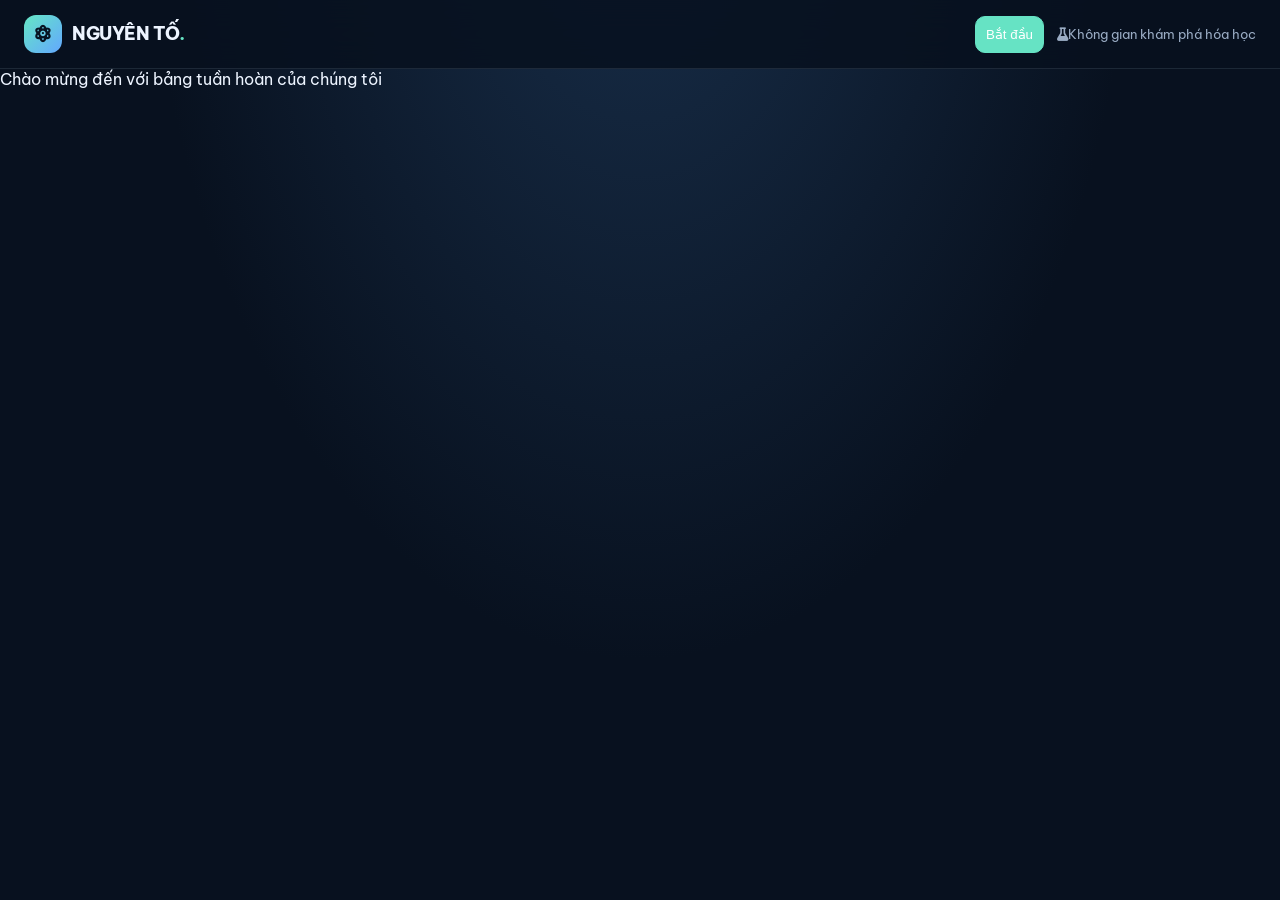
==== getstarted.html @ a6d3a51f "Add new code" ====
<!DOCTYPE html>
<html lang="en">
<head>
    <meta charset="UTF-8">
    <meta name="viewport" content="width=device-width, initial-scale=1.0">
    <meta name="theme-color" content="#08111f">
    <title>Cùng nhau bắt đầu sử dụng bảng</title>
    <link rel="preconnect" href="https://fonts.googleapis.com">
    <link rel="preconnect" href="https://fonts.gstatic.com" crossorigin>
    <link href="https://fonts.googleapis.com/css2?family=Be+Vietnam+Pro:wght@400;500;600;700;800&display=swap" rel="stylesheet">
    <link rel="stylesheet" href="https://cdnjs.cloudflare.com/ajax/libs/font-awesome/6.5.2/css/all.min.css">
    <link rel="stylesheet" href="./css/base.css">
    <link rel="stylesheet" href="./css/main.css">
</head>
<body>
    <header class="site-nav">
        <div class="nav-inner">
            <a class="brand" href="index.html">
            <span class="brand-mark"><i class="fa-solid fa-atom"></i></span>NGUYÊN TỐ<span style="color:var(--accent)">.</span>
            </a>
            <span class="nav-tag">
            <a href="./getstarted.html" class="intro-link">
                <button class="btn" type="button">Bắt đầu</button>
            </a>
            <i class="fa-solid fa-flask me-2"></i>Không gian khám phá hóa học
            </span>
        </div>
    </header>
    <div class="text-view">
        <span class="introduction">Chào mừng đến với bảng tuần hoàn của chúng tôi</span>
    </div>
</body>
</html>
---- css/base.css ----
:root {
    color-scheme:dark;
    --bg:#08111f;
    --panel:#101d30;
    --line:#26364c;
    --text:#edf4ff;
    --muted:#9aacc4;
    --accent:#66e3c4;
}

* {
    box-sizing:border-box
}

html {
    scroll-behavior:smooth
}
body {
    margin:0;
    background:radial-gradient(ellipse at 50% -20%,#19304c 0,transparent 55%),var(--bg);
    color:var(--text);
    font-family:'Be Vietnam Pro',system-ui,sans-serif;min-height:100vh
}

.site-nav {
    position:sticky;
    top:0;
    z-index:50;
    background:rgba(8,17,31,.86);
    backdrop-filter:blur(16px);
    border-bottom:1px solid rgba(154,172,196,.15)
}

.btn {
    background-color: var(--accent);
    border: 1px solid var(--accent);
    border-radius: 10px;
    padding: 10px;
    cursor: pointer;
    margin-right: 10px;
}

.intro-link {
    text-decoration: none;
}

.nav-inner {
    max-width:1500px;
    margin:auto;
    padding:15px 24px;
    display:flex;
    justify-content:space-between;
    align-items:center;
    gap:16px
}

.brand {
    color:var(--text);
    font-weight:800;
    text-decoration:none;
    letter-spacing:-.4px;
    font-size:1.1rem}

.brand-mark {
    display:inline-grid;
    place-items:center;
    width:38px;height:38px;
    margin-right:10px;
    border-radius:12px;
    background:linear-gradient(135deg,#65e6c5,#63a8ff);
    color:#071322
}
.nav-tag {
    color:var(--muted);
    font-size:.82rem;
}

.page-shell {
    max-width:1500px;
    margin:0 auto;
    padding:32px 24px 50px
}

.site-footer {
    border-top:1px solid rgba(154,172,196,.15);
    padding:22px 24px;
    text-align:center;
    color:var(--muted);
    font-size:.83rem
}

@media(max-width:600px) {
    .nav-inner{padding:12px 16px}
    .nav-tag{display:none}
    .page-shell{padding:24px 14px 35px}
}
---- css/main.css ----
/* index.html */

.hero {
    display:grid;
    grid-template-columns:1.3fr .7fr;
    gap:24px;
    align-items:center;
    margin:8px 0 28px
}

.eyebrow {
    display:inline-flex;
    align-items:center;
    gap:8px;padding:7px 12px;
    border:1px solid #2b4b5c;
    border-radius:999px;background:#102638;
    color:#8debd6;
    font-size:.78rem;
    font-weight:700;
    letter-spacing:.08em;
    text-transform:uppercase
}

.hero h1 {
    font-size:clamp(2rem,4.4vw,3.8rem);
    line-height:1.08;
    letter-spacing:-.06em;
    font-weight:800;
    margin:16px 0
}

.hero h1 span {
    color:var(--accent)
}
.hero p {
    color:var(--muted);
    max-width:650px;
    line-height:1.8;
    margin:0
}
.hero-art {
    justify-self:end;
    display:grid;
    place-items:center;
    width:170px;
    height:170px;
    border:1px solid #29485a;
    border-radius:42px;transform:rotate(8deg);
    background:linear-gradient(145deg,#142b40,#0b1728);
    box-shadow:0 20px 70px #0005}

.hero-art i {
    font-size:5rem;
    color:var(--accent);
    transform:rotate(-8deg);
    filter:drop-shadow(0 0 20px #66e3c455)
}


.stats {
    display:flex;
    gap:10px;
    flex-wrap:wrap;
    margin-top:20px
}

.stat {
    padding:10px 14px;
    border:1px solid var(--line);
    background:#0d1a2b;
    border-radius:13px;
    color:var(--muted);
    font-size:.82rem
}

.stat strong {
    color:var(--text);
    font-size:1rem;
    margin-right:5px
}


.tools-panel {
    display:flex;
    gap:12px;
    align-items:center;
    justify-content:space-between;
    flex-wrap:wrap;
    margin:24px 0 14px
}


.search-wrap {
    position:relative;
    flex:1;
    min-width:240px;
    max-width:500px
}

.search-wrap i {
    position:absolute;
    left:16px;
    top:50%;
    transform:translateY(-50%);
    color:#8296b0
}


#element-search {
    width:100%;
    padding:13px 16px 13px 44px;
    border-radius:14px;
    background:#101d30;
    border:1px solid #2b3c53;
    color:var(--text);
    outline:none;
    transition:.2s
}


#element-search:focus {
    border-color:var(--accent);
    box-shadow:0 0 0 3px #66e3c41a
}

#element-search::placeholder {
    color:#7387a2
}


.filters {
    display:flex;
    gap:8px;
    flex-wrap:wrap
}

.filter-btn,.action-link {
    border:1px solid #2b3c53;
    background:#101d30;
    color:#c5d2e4;
    padding:10px 14px;
    border-radius:12px;
    font-size:.84rem;
    font-weight:600;
    text-decoration:none;
    transition:.2s;
    cursor:pointer
}


.filter-btn:hover,.action-link:hover {
    border-color:#66e3c4;
    color:#fff;
    transform:translateY(-1px)
}

.filter-btn.active {
    background:#173c3d;
    border-color:#66e3c4;
    color:#9af4de
}


.actions {
    display:flex;
    gap:9px;
    flex-wrap:wrap;
    margin:15px 0 22px
}

.action-link.primary {
    background:#66e3c4;
    color:#08111f;
    border-color:#66e3c4
}

.action-link.daily {
    background:#172b47;
    border-color:#35557d
}


.legend {
    display:flex;
    gap:14px;
    flex-wrap:wrap;
    color:var(--muted);
    font-size:.75rem;
    margin:0 0 14px
}

.legend span {
    display:inline-flex;
    align-items:center;
    gap:6px
}

.dot {
    width:9px;
    height:9px;
    border-radius:3px;
    display:inline-block
}


.table-frame {
    border:1px solid #26364c;
    background:rgba(9,19,33,.82);
    border-radius:20px;
    padding:16px;
    box-shadow:0 24px 70px #0002
}


.table-scroll {
    overflow-x:auto;
    padding:3px 3px 16px;
    scrollbar-color:#38516d #0c1726;
    scrollbar-width:thin
}


#periodic-table {
    display:grid;
    grid-template-columns:repeat(18,minmax(61px,1fr));
    grid-template-rows:repeat(10,78px);
    gap:6px;
    min-width:1190px
}


.element-tile {
    position:relative;
    min-width:0;
    border:1px solid #ffffff25;
    border-radius:10px;
    padding:7px 6px;
    display:flex;
    flex-direction:column;
    justify-content:space-between;
    text-align:left;
    color:#07111e;
    cursor:pointer;
    transition:transform .16s,box-shadow .16s,filter .16s;
    overflow:hidden
}


.element-tile:hover,.element-tile:focus-visible {
    transform:translateY(-3px) scale(1.035);
    z-index:3;
    box-shadow:0 8px 20px #0007;
    outline:2px solid #fff9;
    outline-offset:1px
}


.element-tile[hidden] {
    display:none
}

.number {
    font-size:.66rem;
    font-weight:600;
    opacity:.8
}

.symbol {
    font-size:1.3rem;
    font-weight:800;
    line-height:1.1;
    align-self:center
}

.name {
    font-size:.61rem;
    font-weight:600;
    text-align:center;
    white-space:nowrap;
    overflow:hidden;
    text-overflow:ellipsis;
    width:100%
}


.alkali-metal {
    background:#ff829e
}

.alkaline-earth {
    background:#ffc078
}

.transition-metal {
    background:#f4d66e
}

.post-transition {
    background:#9edb8a
}

.metalloid {
    background:#7ddac8
}

.nonmetal {
    background:#80c8ff
}

.noble-gas {
    background:#c3adff
}

.lanthanide {
    background:#f5a7df
}

.actinide {
    background:#ef9b91
}

.unknown {
    background:#9aa9bc
}


.table-note {
    display:flex;justify-content:space-between;gap:12px;flex-wrap:wrap;color:var(--muted);font-size:.78rem;margin-top:12px
}


#empty-state {
    display:none;text-align:center;padding:35px;color:var(--muted)
}


#modal-overlay {
    display:none;position:fixed;inset:0;background:#030914c9;backdrop-filter:blur(5px);z-index:100
}


#detail-modal {
    display:none;position:fixed;z-index:101;top:50%;left:50%;transform:translate(-50%,-50%);width:min(760px,calc(100vw - 28px));max-height:88vh;overflow:auto;background:#f5f8fc;color:#172235;border-radius:22px;padding:24px;box-shadow:0 25px 100px #0009
}


.modal-top {
    display:flex;justify-content:space-between;align-items:center;gap:14px;margin-bottom:18px
}

.modal-top h2 {
    font-size:1.25rem;font-weight:800;margin:0
}

.close-modal {
    width:36px;height:36px;border:0;border-radius:10px;background:#e3eaf2;color:#23334b;font-size:1.1rem
}


.modal-grid {
    display:grid;grid-template-columns:1fr 1fr 1fr;gap:12px;margin-bottom:18px
}

.modal-card {
    border:1px solid #dce4ee;border-radius:15px;min-height:130px;padding:12px;background:#fff;display:flex;align-items:center;justify-content:center;overflow:hidden
}

.modal-card.element-preview {
    flex-direction:column;align-items:stretch;justify-content:space-between;color:#07111e;border:0
}

.modal-card.element-preview .symbol {
    font-size:2.5rem
}

.modal-card img {
    width:100%;height:110px;object-fit:contain
}

.card-label {
    text-align:center;font-size:.72rem;font-weight:700;color:#64748b;margin-top:7px
}

.modal-meta-grid {
    display:grid;grid-template-columns:1fr 1fr;gap:10px
}

.meta-item {
    background:#fff;border:1px solid #dce4ee;padding:11px 13px;border-radius:11px;font-size:.82rem;overflow-wrap:anywhere
}

.meta-item strong {
    display:block;font-size:.7rem;color:#718096;margin-bottom:4px
}

.summary {
    color:#516176;line-height:1.7;font-size:.85rem;margin-top:14px
}

.modal-hint {
    text-align:center;color:#8290a2;font-size:.72rem;margin:14px 0 0
}


@media(max-width:760px) {
    .hero {
        grid-template-columns:1fr
    }

    .hero-art {
        display:none
    }

    .hero h1 {
        font-size:2.45rem
    }

    .tools-panel {
        align-items:stretch
    }

    .search-wrap {
        max-width:none
    }

    .table-frame {
        padding:10px;border-radius:15px
    }

    .modal-grid {
        grid-template-columns:1fr 1fr 1fr;gap:7px
    }

    .modal-card {
        min-height:100px;padding:7px
    }

    .modal-card img {
        height:82px
    }

    .modal-meta-grid {
        gap:7px
    }

    .meta-item {
        padding:9px;font-size:.76rem
    }

    #detail-modal {
        padding:16px;border-radius:17px
    }

}


@media(prefers-reduced-motion:reduce) {
    * {
    scroll-behavior:auto!important;transition:none!important
    }
}

/* quiz.html */

.quiz-container  {

    max-width: 800px;
    margin: 30px auto;
    background: #1e293b;
    border: 1px solid #334155;
    border-radius: 12px;
    padding: 30px;
    box-shadow: 0 10px 30px rgba(0, 0, 0, 0.5);
    color: #f8fafc;
}


.quiz-header {
    display: flex;
    justify-content: space-between;
    align-items: center;
    margin-bottom: 20px;
    font-size: 15px;
    color: #94a3b8;
    border-bottom: 1px solid #334155;
    padding-bottom: 15px;
}

.question-box {
    font-size: 20px;
    font-weight: 700;
    margin-bottom: 25px;
    color: #f8fafc;
    line-height: 1.4;
}

.options-grid {
    display: grid;
    grid-template-columns: 1fr 1fr;
    gap: 15px;
    margin-bottom: 25px;
}

@media (max-width: 600px) {
    .options-grid {
        grid-template-columns: 1fr;
    }
}

.option-btn {
    background: #0f172a;
    border: 1px solid #475569;
    color: #f8fafc;
    padding: 15px 20px;
    border-radius: 8px;
    font-size: 16px;
    font-weight: 500;
    cursor: pointer;
    transition: all 0.2s ease-in-out;
    text-align: left;
}

.option-btn:hover:not(:disabled) {
    background: #334155;
    border-color: #60a5fa;
}

.option-btn.correct {
    background: #059669 !important;
    border-color: #34d399 !important;
    color: #fff;
}

.option-btn.wrong {
    background: #dc2626 !important;
    border-color: #f87171 !important;
    color: #fff;
}

.quiz-footer {
    display: flex;
    justify-content: space-between;
    align-items: center;
    margin-top: 20px;
    border-top: 1px solid #334155;
    padding-top: 15px;
}

.next-btn {
    background: #2563eb;
    color: #fff;
    border: none;
    padding: 10px 24px;
    border-radius: 8px;
    font-weight: 600;
    cursor: pointer;
    display: none;
}

.next-btn:hover {
    background: #1d4ed8;
}

.back-link {
    color: #60a5fa;
    text-decoration: none;
    font-weight: 600;
}

.back-link:hover {
    text-decoration: underline;
}

.setup-screen {
    text-align: center;
    padding: 20px;
}

.select-dropdown {
    background: #0f172a;
    color: #f8fafc;
    border: 1px solid #475569;
    padding: 10px 16px;
    border-radius: 8px;
    font-size: 16px;
    cursor: pointer;
    margin: 0 10px;
}

.start-btn {
    background: #10b981;
    color: #fff;
    border: none;
    padding: 10px 24px;
    border-radius: 8px;
    font-size: 16px;
    font-weight: 600;
    cursor: pointer;
    transition: background 0.2s;
}

.start-btn:hover {
    background: #059669;
}

/* getstarted.html */

.introduction {
}
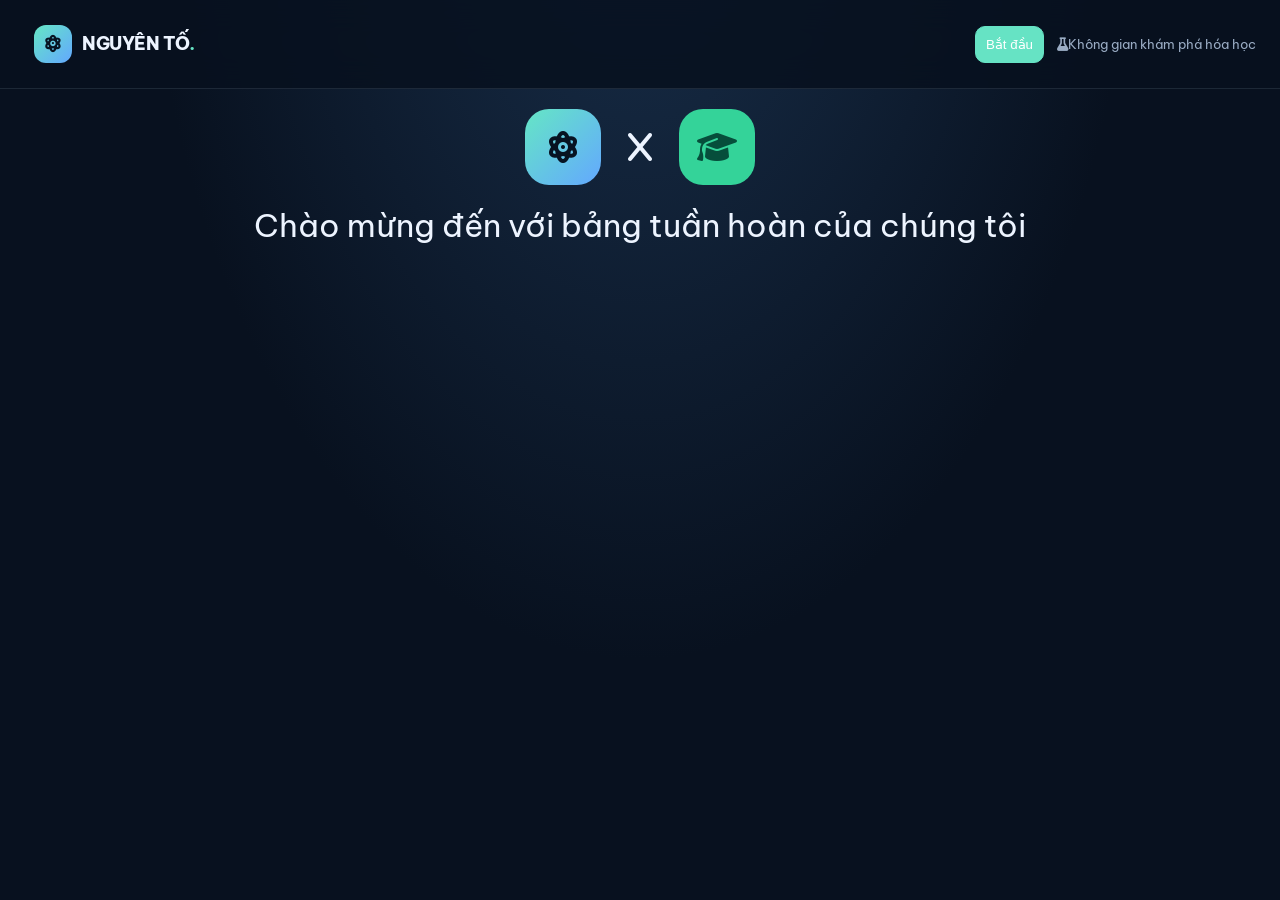
==== commit 56ea7205: "Add new code" ====
--- a/getstarted.html
+++ b/getstarted.html
@@ -16,17 +16,22 @@
     <header class="site-nav">
         <div class="nav-inner">
             <a class="brand" href="index.html">
-            <span class="brand-mark"><i class="fa-solid fa-atom"></i></span>NGUYÊN TỐ<span style="color:var(--accent)">.</span>
+                <span class="brand-mark"><i class="fa-solid fa-atom"></i></span>NGUYÊN TỐ<span style="color:var(--accent)">.</span>
             </a>
             <span class="nav-tag">
-            <a href="./getstarted.html" class="intro-link">
-                <button class="btn" type="button">Bắt đầu</button>
-            </a>
-            <i class="fa-solid fa-flask me-2"></i>Không gian khám phá hóa học
+                <a href="./getstarted.html" class="intro-link">
+                    <button class="btn" type="button">Bắt đầu</button>
+                </a>
+                <i class="fa-solid fa-flask me-2"></i>Không gian khám phá hóa học
             </span>
         </div>
     </header>
-    <div class="text-view">
+    <div class="view">
+        <div class="view-logo">
+            <span class="brand-mark"><i class="fa-solid fa-atom"></i></span>
+            <i class="fa-solid fa-x"></i>
+            <span class="brand-mark brand-mark-cap"><i class="fa-solid fa-graduation-cap"></i></span>
+        </div>
         <span class="introduction">Chào mừng đến với bảng tuần hoàn của chúng tôi</span>
     </div>
 </body>
--- a/css/base.css
+++ b/css/base.css
@@ -65,11 +65,17 @@
     display:inline-grid;
     place-items:center;
     width:38px;height:38px;
-    margin-right:10px;
+    margin: 10px;
     border-radius:12px;
     background:linear-gradient(135deg,#65e6c5,#63a8ff);
     color:#071322
 }
+
+.brand-mark-cap {
+    background: #34d399;
+    color: #064e3b;
+}
+
 .nav-tag {
     color:var(--muted);
     font-size:.82rem;
--- a/css/main.css
+++ b/css/main.css
@@ -605,5 +605,13 @@
 
 /* getstarted.html */
 
+.view {
+    display: flex;
+    flex-direction: column;
+    align-items: center;
+    zoom: 2;
+}
+
 .introduction {
+
 }
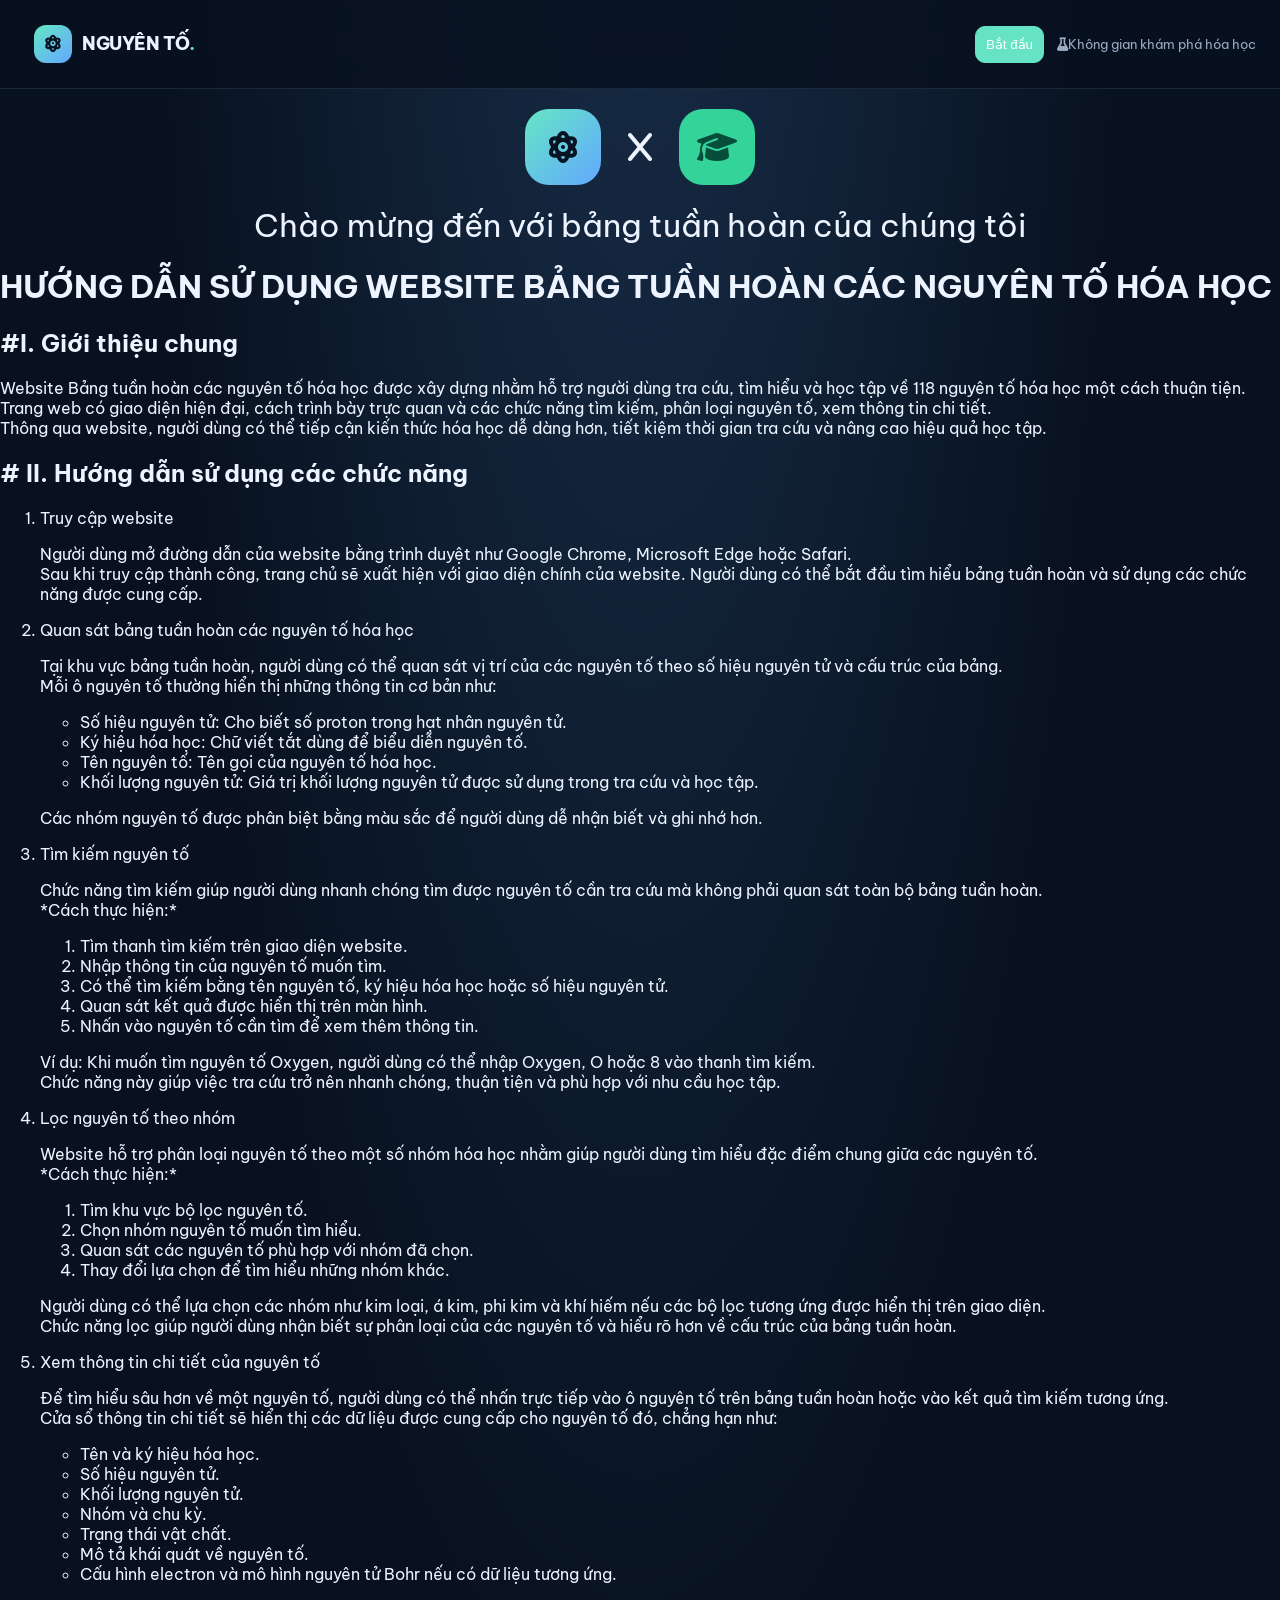
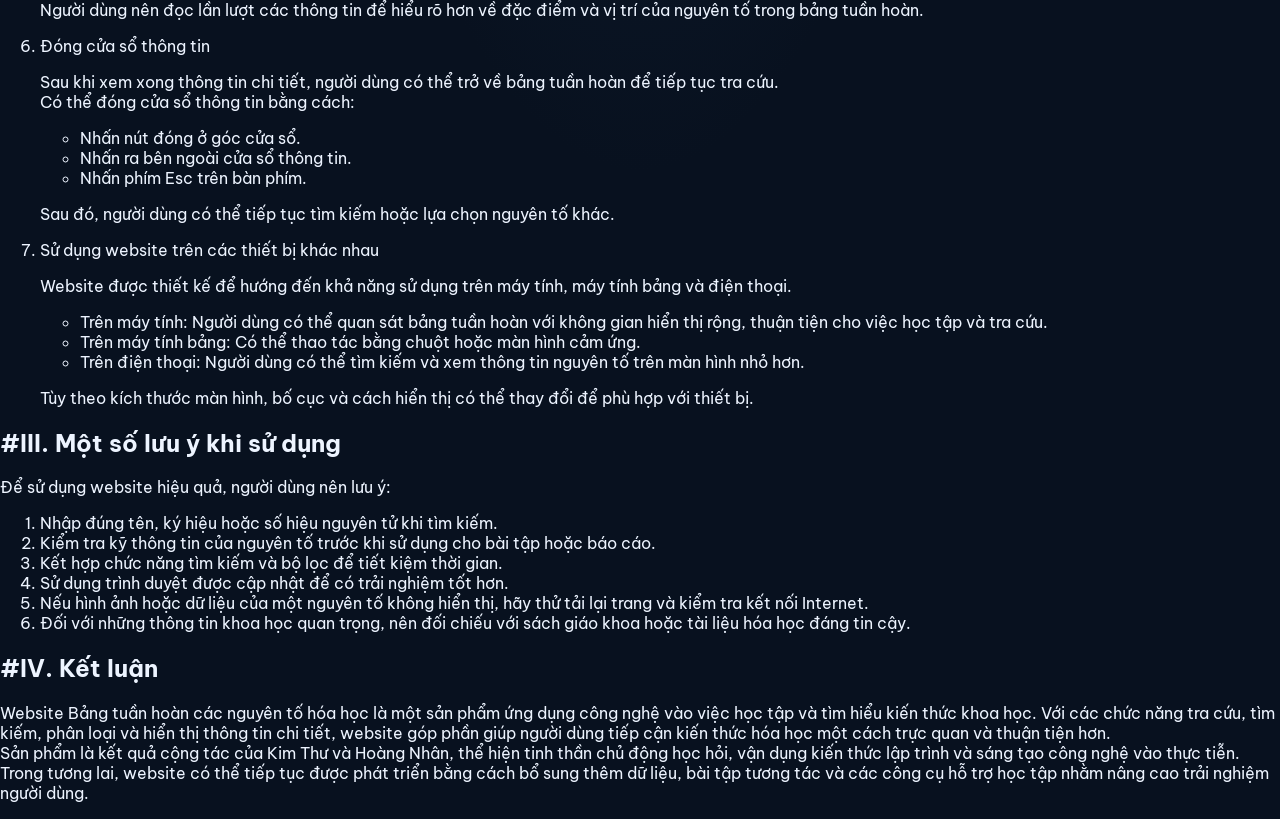
==== commit 5ba97085: "Add new code" ====
--- a/getstarted.html
+++ b/getstarted.html
@@ -18,6 +18,20 @@
             <a class="brand" href="index.html">
                 <span class="brand-mark"><i class="fa-solid fa-atom"></i></span>NGUYÊN TỐ<span style="color:var(--accent)">.</span>
             </a>
+            <!-- <canvas id="arrowCanvas" width="250" height="80"></canvas>
+            <script>
+                const canvas = document.getElementById('arrowCanvas');
+                const ctx = canvas.getContext('2d');
+
+                ctx.strokeStyle = '#9aacc4';
+                ctx.lineWidth = 3;
+                
+                // Draw curve
+                ctx.beginPath();
+                ctx.moveTo(10, 100);
+                ctx.quadraticCurveTo(125, 10, 230, 100);
+                ctx.stroke();
+            </script> -->
             <span class="nav-tag">
                 <a href="./getstarted.html" class="intro-link">
                     <button class="btn" type="button">Bắt đầu</button>
@@ -34,5 +48,112 @@
         </div>
         <span class="introduction">Chào mừng đến với bảng tuần hoàn của chúng tôi</span>
     </div>
+    <div class="intro">
+        <h1>HƯỚNG DẪN SỬ DỤNG WEBSITE BẢNG TUẦN HOÀN CÁC NGUYÊN TỐ HÓA HỌC</h1>
+        <h2>#I. Giới thiệu chung</h2>
+        <p>Website Bảng tuần hoàn các nguyên tố hóa học được xây dựng nhằm hỗ trợ người dùng tra cứu, tìm hiểu và học tập về 118 nguyên tố hóa học một cách thuận tiện. Trang web có giao diện hiện đại, cách trình bày trực quan và các chức năng tìm kiếm, phân loại nguyên tố, xem thông tin chi tiết.<br/>
+           Thông qua website, người dùng có thể tiếp cận kiến thức hóa học dễ dàng hơn, tiết kiệm thời gian tra cứu và nâng cao hiệu quả học tập.
+        </p>
+        <h2># II. Hướng dẫn sử dụng các chức năng</h2>
+        <ol class="order-listing">
+            <li>Truy cập website
+                <p>Người dùng mở đường dẫn của website bằng trình duyệt như Google Chrome, Microsoft Edge hoặc Safari.<br/>
+                    Sau khi truy cập thành công, trang chủ sẽ xuất hiện với giao diện chính của website. Người dùng có thể bắt đầu tìm hiểu bảng tuần hoàn và sử dụng các chức năng được cung cấp.
+                </p>
+            </li>
+            <li>Quan sát bảng tuần hoàn các nguyên tố hóa học<br/>
+                <p>Tại khu vực bảng tuần hoàn, người dùng có thể quan sát vị trí của các nguyên tố theo số hiệu nguyên tử và cấu trúc của bảng.<br/>
+
+                Mỗi ô nguyên tố thường hiển thị những thông tin cơ bản như:</p>
+                <ul class="unordered-listing-in-getstarted">
+                    <li>Số hiệu nguyên tử: Cho biết số proton trong hạt nhân nguyên tử.</li>
+                    <li>Ký hiệu hóa học: Chữ viết tắt dùng để biểu diễn nguyên tố.</li>
+                    <li>Tên nguyên tố: Tên gọi của nguyên tố hóa học.</li>
+                    <li>Khối lượng nguyên tử: Giá trị khối lượng nguyên tử được sử dụng trong tra cứu và học tập.</li>
+                </ul>
+                <p>Các nhóm nguyên tố được phân biệt bằng màu sắc để người dùng dễ nhận biết và ghi nhớ hơn.</p>
+                </p>
+            </li>
+            <li>Tìm kiếm nguyên tố <br/>
+                <p>Chức năng tìm kiếm giúp người dùng nhanh chóng tìm được nguyên tố cần tra cứu mà không phải quan sát toàn bộ bảng tuần hoàn.<br/>
+                    *Cách thực hiện:*
+                </p>
+                <ol class="order-listing">
+                    <li>Tìm thanh tìm kiếm trên giao diện website.</li>
+                    <li>Nhập thông tin của nguyên tố muốn tìm.</li>
+                    <li>Có thể tìm kiếm bằng tên nguyên tố, ký hiệu hóa học hoặc số hiệu nguyên tử.</li>
+                    <li>Quan sát kết quả được hiển thị trên màn hình.</li>
+                    <li>Nhấn vào nguyên tố cần tìm để xem thêm thông tin.</li>
+                </ol>
+                <p>Ví dụ: Khi muốn tìm nguyên tố Oxygen, người dùng có thể nhập Oxygen, O hoặc 8 vào thanh tìm kiếm.<br/>
+                   Chức năng này giúp việc tra cứu trở nên nhanh chóng, thuận tiện và phù hợp với nhu cầu học tập.
+                </p>
+            </li>
+            <li>Lọc nguyên tố theo nhóm<br/>
+                <p>Website hỗ trợ phân loại nguyên tố theo một số nhóm hóa học nhằm giúp người dùng tìm hiểu đặc điểm chung giữa các nguyên tố.<br/>
+                   *Cách thực hiện:*
+                </p>
+                <ol class="order-listing">
+                    <li>Tìm khu vực bộ lọc nguyên tố.</li>
+                    <li>Chọn nhóm nguyên tố muốn tìm hiểu.</li>
+                    <li>Quan sát các nguyên tố phù hợp với nhóm đã chọn.</li>
+                    <li>Thay đổi lựa chọn để tìm hiểu những nhóm khác.</li>
+                </ol>
+                <p>Người dùng có thể lựa chọn các nhóm như kim loại, á kim, phi kim và khí hiếm nếu các bộ lọc tương ứng được hiển thị trên giao diện.<br/>
+                   Chức năng lọc giúp người dùng nhận biết sự phân loại của các nguyên tố và hiểu rõ hơn về cấu trúc của bảng tuần hoàn.
+                </p>
+            </li>
+            <li>Xem thông tin chi tiết của nguyên tố<br/>
+                <p>Để tìm hiểu sâu hơn về một nguyên tố, người dùng có thể nhấn trực tiếp vào ô nguyên tố trên bảng tuần hoàn hoặc vào kết quả tìm kiếm tương ứng.<br/>
+                    Cửa sổ thông tin chi tiết sẽ hiển thị các dữ liệu được cung cấp cho nguyên tố đó, chẳng hạn như:
+                </p>
+                <ul class="unordered-listing-in-getstarted">
+                        <li>Tên và ký hiệu hóa học.</li>
+                        <li>Số hiệu nguyên tử.</li>
+                        <li>Khối lượng nguyên tử.</li>
+                        <li>Nhóm và chu kỳ.</li>
+                        <li>Trạng thái vật chất.</li>
+                        <li>Mô tả khái quát về nguyên tố.</li>
+                        <li>Cấu hình electron và mô hình nguyên tử Bohr nếu có dữ liệu tương ứng.</li>
+                </ul>
+                <p>Người dùng nên đọc lần lượt các thông tin để hiểu rõ hơn về đặc điểm và vị trí của nguyên tố trong bảng tuần hoàn.</p>
+            </li>
+            <li>Đóng cửa sổ thông tin<br/>
+                <p>Sau khi xem xong thông tin chi tiết, người dùng có thể trở về bảng tuần hoàn để tiếp tục tra cứu.<br/>
+                   Có thể đóng cửa sổ thông tin bằng cách:
+                </p>
+                <ul class="unordered-listing-in-getstarted">
+                    <li>Nhấn nút đóng ở góc cửa sổ.</li>
+                    <li>Nhấn ra bên ngoài cửa sổ thông tin.</li>
+                    <li>Nhấn phím Esc trên bàn phím.</li>
+                </ul>
+                <p>Sau đó, người dùng có thể tiếp tục tìm kiếm hoặc lựa chọn nguyên tố khác.</p>
+            </li>
+            <li>Sử dụng website trên các thiết bị khác nhau<br/>
+                <p>Website được thiết kế để hướng đến khả năng sử dụng trên máy tính, máy tính bảng và điện thoại.</p>
+                <ul class="unordered-listing-in-getstarted">
+                    <li>Trên máy tính: Người dùng có thể quan sát bảng tuần hoàn với không gian hiển thị rộng, thuận tiện cho việc học tập và tra cứu.</li>
+                    <li>Trên máy tính bảng: Có thể thao tác bằng chuột hoặc màn hình cảm ứng.</li>
+                    <li>Trên điện thoại: Người dùng có thể tìm kiếm và xem thông tin nguyên tố trên màn hình nhỏ hơn.</li>
+                </ul>
+                <p>Tùy theo kích thước màn hình, bố cục và cách hiển thị có thể thay đổi để phù hợp với thiết bị.</p>
+            </li>
+        </ol>
+        <h2>#III. Một số lưu ý khi sử dụng</h2>
+        <p>Để sử dụng website hiệu quả, người dùng nên lưu ý:</p>
+        <ol class="order-listing">
+            <li>Nhập đúng tên, ký hiệu hoặc số hiệu nguyên tử khi tìm kiếm.</li>
+            <li>Kiểm tra kỹ thông tin của nguyên tố trước khi sử dụng cho bài tập hoặc báo cáo.</li>
+            <li>Kết hợp chức năng tìm kiếm và bộ lọc để tiết kiệm thời gian.</li>
+            <li>Sử dụng trình duyệt được cập nhật để có trải nghiệm tốt hơn.</li>
+            <li>Nếu hình ảnh hoặc dữ liệu của một nguyên tố không hiển thị, hãy thử tải lại trang và kiểm tra kết nối Internet.</li>
+            <li>Đối với những thông tin khoa học quan trọng, nên đối chiếu với sách giáo khoa hoặc tài liệu hóa học đáng tin cậy.</li>
+        </ol>
+        <h2>#IV. Kết luận</h2>
+            <p>Website Bảng tuần hoàn các nguyên tố hóa học là một sản phẩm ứng dụng công nghệ vào việc học tập và tìm hiểu kiến thức khoa học. Với các chức năng tra cứu, tìm kiếm, phân loại và hiển thị thông tin chi tiết, website góp phần giúp người dùng tiếp cận kiến thức hóa học một cách trực quan và thuận tiện hơn.<br/>
+               Sản phẩm là kết quả cộng tác của Kim Thư và Hoàng Nhân, thể hiện tinh thần chủ động học hỏi, vận dụng kiến thức lập trình và sáng tạo công nghệ vào thực tiễn. Trong tương lai, website có thể tiếp tục được phát triển bằng cách bổ sung thêm dữ liệu, bài tập tương tác và các công cụ hỗ trợ học tập nhằm nâng cao trải nghiệm người dùng.
+            </p>
+    </div>
+    
 </body>
 </html>
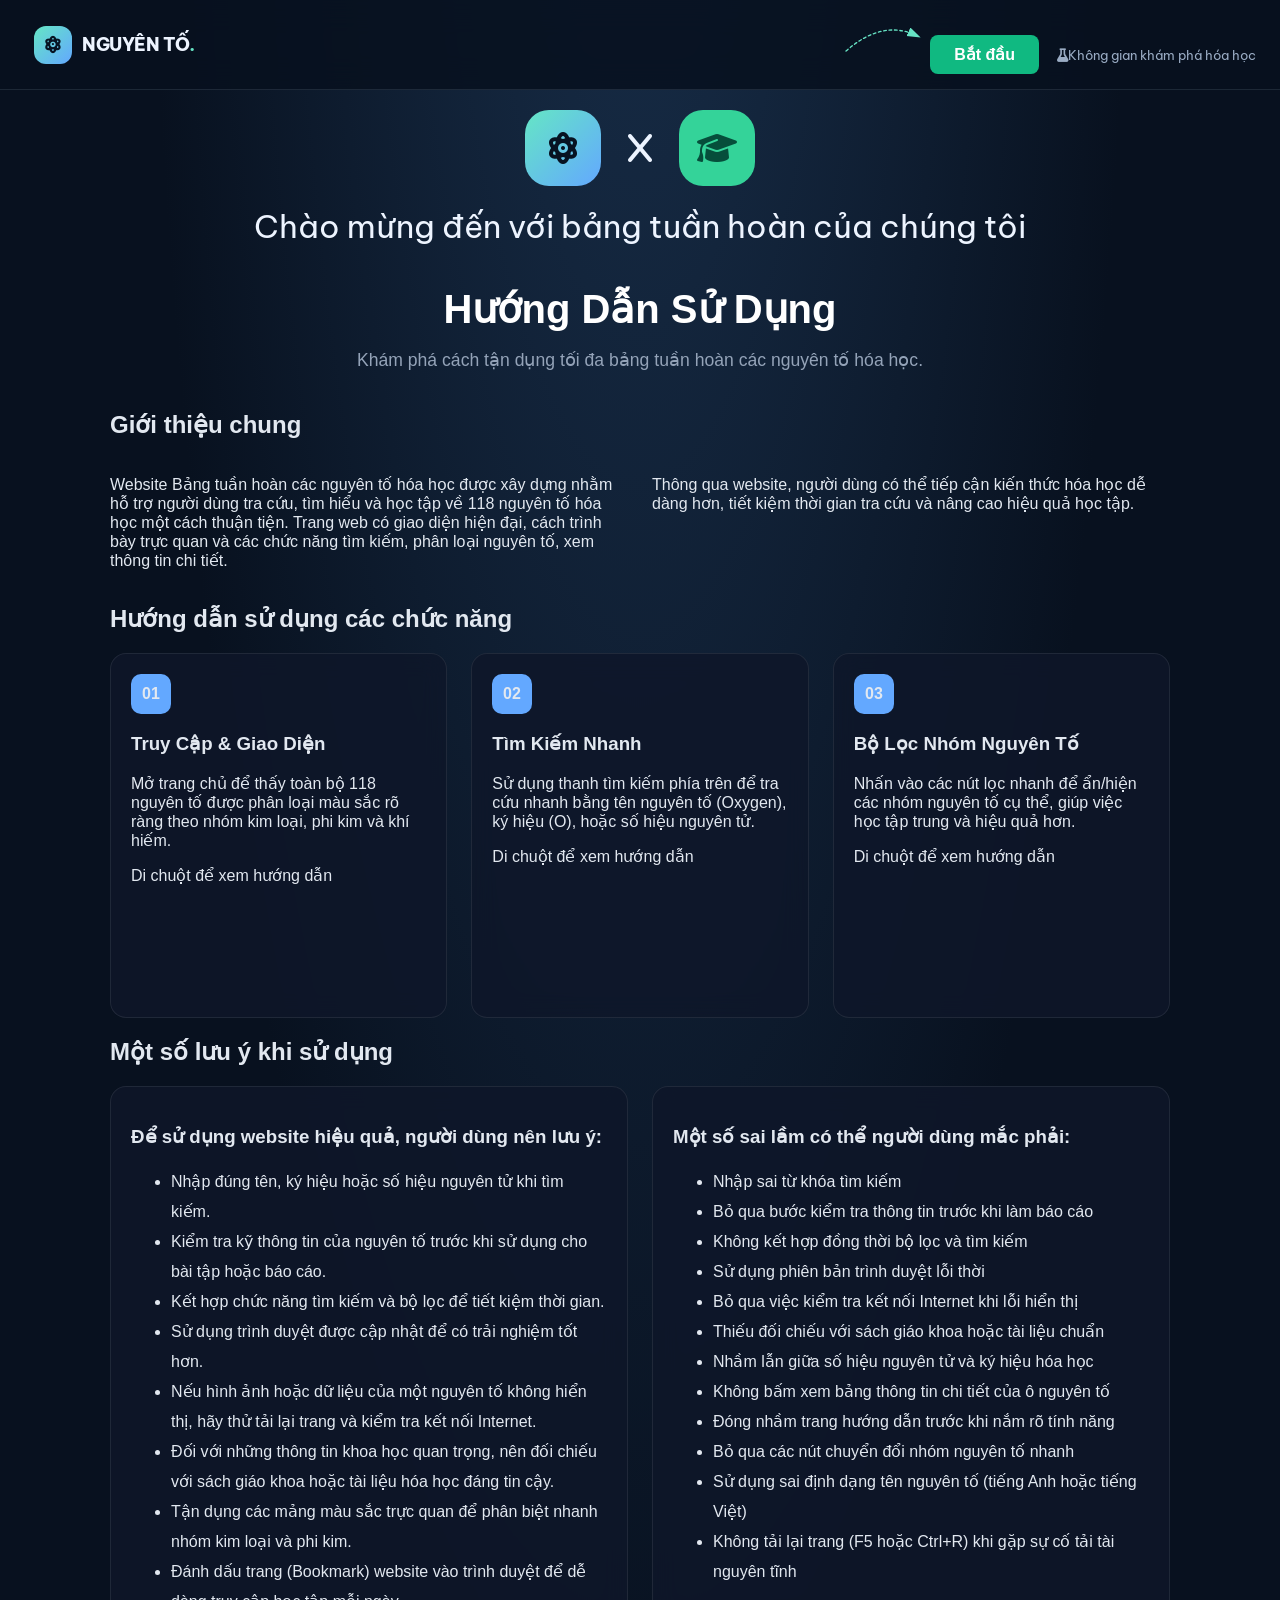
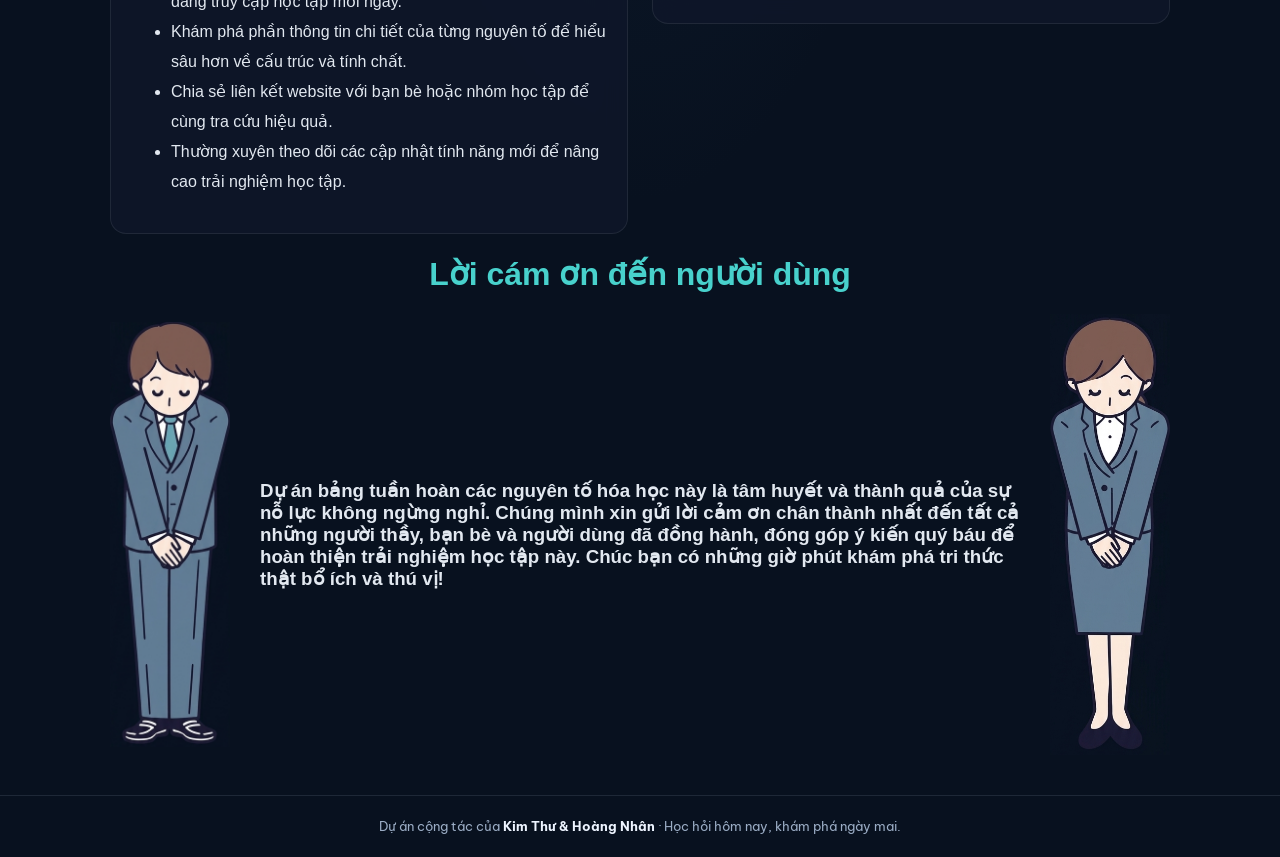
==== commit 2556aeb0: "New code" ====
--- a/getstarted.html
+++ b/getstarted.html
@@ -11,6 +11,7 @@
     <link rel="stylesheet" href="https://cdnjs.cloudflare.com/ajax/libs/font-awesome/6.5.2/css/all.min.css">
     <link rel="stylesheet" href="./css/base.css">
     <link rel="stylesheet" href="./css/main.css">
+    <link rel="stylesheet" href="./css/start.css">
 </head>
 <body>
     <header class="site-nav">
@@ -18,26 +19,29 @@
             <a class="brand" href="index.html">
                 <span class="brand-mark"><i class="fa-solid fa-atom"></i></span>NGUYÊN TỐ<span style="color:var(--accent)">.</span>
             </a>
-            <!-- <canvas id="arrowCanvas" width="250" height="80"></canvas>
-            <script>
-                const canvas = document.getElementById('arrowCanvas');
-                const ctx = canvas.getContext('2d');
-
-                ctx.strokeStyle = '#9aacc4';
-                ctx.lineWidth = 3;
-                
-                // Draw curve
-                ctx.beginPath();
-                ctx.moveTo(10, 100);
-                ctx.quadraticCurveTo(125, 10, 230, 100);
-                ctx.stroke();
-            </script> -->
             <span class="nav-tag">
-                <a href="./getstarted.html" class="intro-link">
-                    <button class="btn" type="button">Bắt đầu</button>
-                </a>
-                <i class="fa-solid fa-flask me-2"></i>Không gian khám phá hóa học
-            </span>
+                <svg class="pointer-arrow" viewBox="0 0 200 100" xmlns="http://www.w3.org/2000/svg">
+                        <defs>
+                            <!-- Arrowhead Marker -->
+                            <marker id="arrow" markerWidth="10" markerHeight="10" refX="6" refY="3.5" orient="auto">
+                            <polygon points="0 0, 10 3.5, 0 7" fill="var(--accent)" />
+                            </marker>
+                        </defs>
+
+                        <!-- Curved Dashed Path pointing to the button -->
+                        <path d="M 20 80 Q 100 10 175 45" 
+                                fill="none" 
+                                stroke="var(--accent)" 
+                                stroke-width="3" 
+                                stroke-dasharray="6,6" 
+                                stroke-linecap="round"
+                                marker-end="url(#arrow)" />
+                </svg>
+        <a href="./getstarted.html" class="intro-link">
+          <button class="start-btn" type="button">Bắt đầu</button>
+        </a>
+        <i class="fa-solid fa-flask me-2"></i>Không gian khám phá hóa học
+      </span>   
         </div>
     </header>
     <div class="view">
@@ -48,23 +52,20 @@
         </div>
         <span class="introduction">Chào mừng đến với bảng tuần hoàn của chúng tôi</span>
     </div>
-    <div class="intro">
+    <!-- <div class="intro">
         <h1>HƯỚNG DẪN SỬ DỤNG WEBSITE BẢNG TUẦN HOÀN CÁC NGUYÊN TỐ HÓA HỌC</h1>
         <h2>#I. Giới thiệu chung</h2>
-        <p>Website Bảng tuần hoàn các nguyên tố hóa học được xây dựng nhằm hỗ trợ người dùng tra cứu, tìm hiểu và học tập về 118 nguyên tố hóa học một cách thuận tiện. Trang web có giao diện hiện đại, cách trình bày trực quan và các chức năng tìm kiếm, phân loại nguyên tố, xem thông tin chi tiết.<br/>
-           Thông qua website, người dùng có thể tiếp cận kiến thức hóa học dễ dàng hơn, tiết kiệm thời gian tra cứu và nâng cao hiệu quả học tập.
-        </p>
+            <p>Website Bảng tuần hoàn các nguyên tố hóa học được xây dựng nhằm hỗ trợ người dùng tra cứu, tìm hiểu và học tập về 118 nguyên tố hóa học một cách thuận tiện. Trang web có giao diện hiện đại, cách trình bày trực quan và các chức năng tìm kiếm, phân loại nguyên tố, xem thông tin chi tiết.</p>
+            <p>Thông qua website, người dùng có thể tiếp cận kiến thức hóa học dễ dàng hơn, tiết kiệm thời gian tra cứu và nâng cao hiệu quả học tập.</p>
         <h2># II. Hướng dẫn sử dụng các chức năng</h2>
         <ol class="order-listing">
             <li>Truy cập website
-                <p>Người dùng mở đường dẫn của website bằng trình duyệt như Google Chrome, Microsoft Edge hoặc Safari.<br/>
-                    Sau khi truy cập thành công, trang chủ sẽ xuất hiện với giao diện chính của website. Người dùng có thể bắt đầu tìm hiểu bảng tuần hoàn và sử dụng các chức năng được cung cấp.
-                </p>
+                <p>Người dùng mở đường dẫn của website bằng trình duyệt như Google Chrome, Microsoft Edge hoặc Safari.</p>
+                <p>Sau khi truy cập thành công, trang chủ sẽ xuất hiện với giao diện chính của website. Người dùng có thể bắt đầu tìm hiểu bảng tuần hoàn và sử dụng các chức năng được cung cấp.</p>    
             </li>
             <li>Quan sát bảng tuần hoàn các nguyên tố hóa học<br/>
-                <p>Tại khu vực bảng tuần hoàn, người dùng có thể quan sát vị trí của các nguyên tố theo số hiệu nguyên tử và cấu trúc của bảng.<br/>
-
-                Mỗi ô nguyên tố thường hiển thị những thông tin cơ bản như:</p>
+                <p>Tại khu vực bảng tuần hoàn, người dùng có thể quan sát vị trí của các nguyên tố theo số hiệu nguyên tử và cấu trúc của bảng.</p>
+                <p>Mỗi ô nguyên tố thường hiển thị những thông tin cơ bản như:</p>
                 <ul class="unordered-listing-in-getstarted">
                     <li>Số hiệu nguyên tử: Cho biết số proton trong hạt nhân nguyên tử.</li>
                     <li>Ký hiệu hóa học: Chữ viết tắt dùng để biểu diễn nguyên tố.</li>
@@ -72,12 +73,11 @@
                     <li>Khối lượng nguyên tử: Giá trị khối lượng nguyên tử được sử dụng trong tra cứu và học tập.</li>
                 </ul>
                 <p>Các nhóm nguyên tố được phân biệt bằng màu sắc để người dùng dễ nhận biết và ghi nhớ hơn.</p>
-                </p>
             </li>
             <li>Tìm kiếm nguyên tố <br/>
-                <p>Chức năng tìm kiếm giúp người dùng nhanh chóng tìm được nguyên tố cần tra cứu mà không phải quan sát toàn bộ bảng tuần hoàn.<br/>
-                    *Cách thực hiện:*
-                </p>
+                <p>Chức năng tìm kiếm giúp người dùng nhanh chóng tìm được nguyên tố cần tra cứu mà không phải quan sát toàn bộ bảng tuần hoàn.</p>
+                <p>*Cách thực hiện:*</p>
+                
                 <ol class="order-listing">
                     <li>Tìm thanh tìm kiếm trên giao diện website.</li>
                     <li>Nhập thông tin của nguyên tố muốn tìm.</li>
@@ -85,28 +85,28 @@
                     <li>Quan sát kết quả được hiển thị trên màn hình.</li>
                     <li>Nhấn vào nguyên tố cần tìm để xem thêm thông tin.</li>
                 </ol>
-                <p>Ví dụ: Khi muốn tìm nguyên tố Oxygen, người dùng có thể nhập Oxygen, O hoặc 8 vào thanh tìm kiếm.<br/>
-                   Chức năng này giúp việc tra cứu trở nên nhanh chóng, thuận tiện và phù hợp với nhu cầu học tập.
-                </p>
+                <p>Ví dụ: Khi muốn tìm nguyên tố Oxygen, người dùng có thể nhập Oxygen, O hoặc 8 vào thanh tìm kiếm.</p>
+                <p>Chức năng này giúp việc tra cứu trở nên nhanh chóng, thuận tiện và phù hợp với nhu cầu học tập.</p>
+                
             </li>
             <li>Lọc nguyên tố theo nhóm<br/>
-                <p>Website hỗ trợ phân loại nguyên tố theo một số nhóm hóa học nhằm giúp người dùng tìm hiểu đặc điểm chung giữa các nguyên tố.<br/>
-                   *Cách thực hiện:*
-                </p>
+                <p>Website hỗ trợ phân loại nguyên tố theo một số nhóm hóa học nhằm giúp người dùng tìm hiểu đặc điểm chung giữa các nguyên tố.</p>
+                <p>*Cách thực hiện:*</p>
+                
                 <ol class="order-listing">
                     <li>Tìm khu vực bộ lọc nguyên tố.</li>
                     <li>Chọn nhóm nguyên tố muốn tìm hiểu.</li>
                     <li>Quan sát các nguyên tố phù hợp với nhóm đã chọn.</li>
                     <li>Thay đổi lựa chọn để tìm hiểu những nhóm khác.</li>
                 </ol>
-                <p>Người dùng có thể lựa chọn các nhóm như kim loại, á kim, phi kim và khí hiếm nếu các bộ lọc tương ứng được hiển thị trên giao diện.<br/>
-                   Chức năng lọc giúp người dùng nhận biết sự phân loại của các nguyên tố và hiểu rõ hơn về cấu trúc của bảng tuần hoàn.
-                </p>
+                <p>Người dùng có thể lựa chọn các nhóm như kim loại, á kim, phi kim và khí hiếm nếu các bộ lọc tương ứng được hiển thị trên giao diện.</p>
+                <p>Chức năng lọc giúp người dùng nhận biết sự phân loại của các nguyên tố và hiểu rõ hơn về cấu trúc của bảng tuần hoàn.</p>
+                
             </li>
             <li>Xem thông tin chi tiết của nguyên tố<br/>
-                <p>Để tìm hiểu sâu hơn về một nguyên tố, người dùng có thể nhấn trực tiếp vào ô nguyên tố trên bảng tuần hoàn hoặc vào kết quả tìm kiếm tương ứng.<br/>
-                    Cửa sổ thông tin chi tiết sẽ hiển thị các dữ liệu được cung cấp cho nguyên tố đó, chẳng hạn như:
-                </p>
+                <p>Để tìm hiểu sâu hơn về một nguyên tố, người dùng có thể nhấn trực tiếp vào ô nguyên tố trên bảng tuần hoàn hoặc vào kết quả tìm kiếm tương ứng.</p>
+                <p>Cửa sổ thông tin chi tiết sẽ hiển thị các dữ liệu được cung cấp cho nguyên tố đó, chẳng hạn như:</p>
+                
                 <ul class="unordered-listing-in-getstarted">
                         <li>Tên và ký hiệu hóa học.</li>
                         <li>Số hiệu nguyên tử.</li>
@@ -119,9 +119,9 @@
                 <p>Người dùng nên đọc lần lượt các thông tin để hiểu rõ hơn về đặc điểm và vị trí của nguyên tố trong bảng tuần hoàn.</p>
             </li>
             <li>Đóng cửa sổ thông tin<br/>
-                <p>Sau khi xem xong thông tin chi tiết, người dùng có thể trở về bảng tuần hoàn để tiếp tục tra cứu.<br/>
-                   Có thể đóng cửa sổ thông tin bằng cách:
-                </p>
+                <p>Sau khi xem xong thông tin chi tiết, người dùng có thể trở về bảng tuần hoàn để tiếp tục tra cứu.</p>
+                <p>Có thể đóng cửa sổ thông tin bằng cách:</p>
+                
                 <ul class="unordered-listing-in-getstarted">
                     <li>Nhấn nút đóng ở góc cửa sổ.</li>
                     <li>Nhấn ra bên ngoài cửa sổ thông tin.</li>
@@ -150,10 +150,138 @@
             <li>Đối với những thông tin khoa học quan trọng, nên đối chiếu với sách giáo khoa hoặc tài liệu hóa học đáng tin cậy.</li>
         </ol>
         <h2>#IV. Kết luận</h2>
-            <p>Website Bảng tuần hoàn các nguyên tố hóa học là một sản phẩm ứng dụng công nghệ vào việc học tập và tìm hiểu kiến thức khoa học. Với các chức năng tra cứu, tìm kiếm, phân loại và hiển thị thông tin chi tiết, website góp phần giúp người dùng tiếp cận kiến thức hóa học một cách trực quan và thuận tiện hơn.<br/>
-               Sản phẩm là kết quả cộng tác của Kim Thư và Hoàng Nhân, thể hiện tinh thần chủ động học hỏi, vận dụng kiến thức lập trình và sáng tạo công nghệ vào thực tiễn. Trong tương lai, website có thể tiếp tục được phát triển bằng cách bổ sung thêm dữ liệu, bài tập tương tác và các công cụ hỗ trợ học tập nhằm nâng cao trải nghiệm người dùng.
-            </p>
+            <p>Website Bảng tuần hoàn các nguyên tố hóa học là một sản phẩm ứng dụng công nghệ vào việc học tập và tìm hiểu kiến thức khoa học. Với các chức năng tra cứu, tìm kiếm, phân loại và hiển thị thông tin chi tiết, website góp phần giúp người dùng tiếp cận kiến thức hóa học một cách trực quan và thuận tiện hơn.</p>
+            <p>Sản phẩm là kết quả cộng tác của Kim Thư và Hoàng Nhân, thể hiện tinh thần chủ động học hỏi, vận dụng kiến thức lập trình và sáng tạo công nghệ vào thực tiễn. Trong tương lai, website có thể tiếp tục được phát triển bằng cách bổ sung thêm dữ liệu, bài tập tương tác và các công cụ hỗ trợ học tập nhằm nâng cao trải nghiệm người dùng.</p>
+    </div> -->
+
+    <div class="guide-container">
+        <header class="guide-header">
+            <h1>Hướng Dẫn Sử Dụng</h1>
+            <p>Khám phá cách tận dụng tối đa bảng tuần hoàn các nguyên tố hóa học.</p>
+        </header>
+        <div class="title-start">
+            <h2>Giới thiệu chung</h2>
+            <div class="guide-grid">
+                <div class="card-front">
+                    <p>Website Bảng tuần hoàn các nguyên tố hóa học được xây dựng nhằm hỗ trợ người dùng tra cứu, tìm hiểu và học tập về 118 nguyên tố hóa học một cách thuận tiện. Trang web có giao diện hiện đại, cách trình bày trực quan và các chức năng tìm kiếm, phân loại nguyên tố, xem thông tin chi tiết.</p>
+                </div>
+                <div class="card-front">
+                    <p>Thông qua website, người dùng có thể tiếp cận kiến thức hóa học dễ dàng hơn, tiết kiệm thời gian tra cứu và nâng cao hiệu quả học tập.</p>
+            </div>
+        </div>
+        </div>
+        <div class="title-start">
+            <h2>Hướng dẫn sử dụng các chức năng</h2>
+            <div class="guide-grid">
+                <!-- Card 1 -->
+                <div class="guide-card">
+                    <div class="card-badge">01</div>
+                    
+                    <!-- Default Content -->
+                    <div class="card-front">
+                    <h3>Truy Cập & Giao Diện</h3>
+                    <p>Mở trang chủ để thấy toàn bộ 118 nguyên tố được phân loại màu sắc rõ ràng theo nhóm kim loại, phi kim và khí hiếm.</p>
+                    <div class="mini-preview">Di chuột để xem hướng dẫn</div>
+                    </div>
+                    
+                    <!-- Instruction Content (Swaps in on hover) -->
+                    <div class="card-back">
+                    <h4>💡 Hướng dẫn chi tiết:</h4>
+                    <ul>
+                        <li>Dùng trình duyệt Chrome hoặc Firefox để có trải nghiệm tốt nhất.</li>
+                        <li>Quan sát màu sắc các ô để nhận biết nhóm nguyên tố.</li>
+                        <li>Click vào bất kỳ nguyên tố nào để mở bảng thông tin chi tiết.</li>
+                        <li>Sau khi xem xong, click vào X hoặc click bất kỳ khu vực ngoài ô hiển thị</li>
+                    </ul>
+                    </div>
+                </div>
+
+                <!-- Card 2 -->
+                <div class="guide-card">
+                    <div class="card-badge">02</div>
+                    <div class="card-front">
+                    <h3>Tìm Kiếm Nhanh</h3>
+                    <p>Sử dụng thanh tìm kiếm phía trên để tra cứu nhanh bằng tên nguyên tố (Oxygen), ký hiệu (O), hoặc số hiệu nguyên tử.</p>
+                    <div class="mini-preview">Di chuột để xem hướng dẫn</div>
+                    </div>
+                    <div class="card-back">
+                    <h4>💡 Hướng dẫn chi tiết:</h4>
+                    <ul>
+                        <li>Click vào thanh tìm kiếm ở đầu trang.</li>
+                        <li>Nhập tên tiếng Anh/Việt, ký hiệu hóa học (ví dụ: "Au", "Iron").</li>
+                        <li>Kết quả sẽ lọc trực tiếp ngay trên bảng tức thì.</li>
+                    </ul>
+                    </div>
+                </div>
+
+                <!-- Card 3 -->
+                <div class="guide-card">
+                    <div class="card-badge">03</div>
+                    <div class="card-front">
+                    <h3>Bộ Lọc Nhóm Nguyên Tố</h3>
+                    <p>Nhấn vào các nút lọc nhanh để ẩn/hiện các nhóm nguyên tố cụ thể, giúp việc học tập trung và hiệu quả hơn.</p>
+                    <div class="mini-preview">Di chuột để xem hướng dẫn</div>
+                    </div>
+                    <div class="card-back">
+                    <h4>💡 Hướng dẫn chi tiết:</h4>
+                    <ul>
+                        <li>Sử dụng các nút điều hướng phía trên bảng tuần hoàn.</li>
+                        <li>Chọn nhóm cụ thể để làm nổi bật các tính chất hóa học.</li>
+                    </ul>
+                    </div>
+                </div>
+            </div>
+        </div>
+        <div class="title-start">
+            <h2>Một số lưu ý khi sử dụng</h2>
+            <div class="guide-grid">
+                <div class="guide-card">
+                    <h3>Để sử dụng website hiệu quả, người dùng nên lưu ý:</h3>
+                    <ul class="unordered-listing-in-getstarted">
+                        <li>Nhập đúng tên, ký hiệu hoặc số hiệu nguyên tử khi tìm kiếm.</li>
+                        <li>Kiểm tra kỹ thông tin của nguyên tố trước khi sử dụng cho bài tập hoặc báo cáo.</li>
+                        <li>Kết hợp chức năng tìm kiếm và bộ lọc để tiết kiệm thời gian.</li>
+                        <li>Sử dụng trình duyệt được cập nhật để có trải nghiệm tốt hơn.</li>
+                        <li>Nếu hình ảnh hoặc dữ liệu của một nguyên tố không hiển thị, hãy thử tải lại trang và kiểm tra kết nối Internet.</li>
+                        <li>Đối với những thông tin khoa học quan trọng, nên đối chiếu với sách giáo khoa hoặc tài liệu hóa học đáng tin cậy.</li>
+                        <li>Tận dụng các mảng màu sắc trực quan để phân biệt nhanh nhóm kim loại và phi kim.</li>
+                        <li>Đánh dấu trang (Bookmark) website vào trình duyệt để dễ dàng truy cập học tập mỗi ngày.</li>
+                        <li>Khám phá phần thông tin chi tiết của từng nguyên tố để hiểu sâu hơn về cấu trúc và tính chất.</li>
+                        <li>Chia sẻ liên kết website với bạn bè hoặc nhóm học tập để cùng tra cứu hiệu quả.</li>
+                        <li>Thường xuyên theo dõi các cập nhật tính năng mới để nâng cao trải nghiệm học tập.</li>
+                    </ul>
+                </div>
+                <div class="guide-card">
+                    <h3>Một số sai lầm có thể người dùng mắc phải:</h3>
+                    <ul class="unordered-listing-in-getstarted">
+                        <li>Nhập sai từ khóa tìm kiếm</li>
+                        <li>Bỏ qua bước kiểm tra thông tin trước khi làm báo cáo</li>
+                        <li>Không kết hợp đồng thời bộ lọc và tìm kiếm</li>
+                        <li>Sử dụng phiên bản trình duyệt lỗi thời</li>
+                        <li>Bỏ qua việc kiểm tra kết nối Internet khi lỗi hiển thị</li>
+                        <li>Thiếu đối chiếu với sách giáo khoa hoặc tài liệu chuẩn</li>
+                        <li>Nhầm lẫn giữa số hiệu nguyên tử và ký hiệu hóa học</li>
+                        <li>Không bấm xem bảng thông tin chi tiết của ô nguyên tố</li>
+                        <li>Đóng nhầm trang hướng dẫn trước khi nắm rõ tính năng</li>
+                        <li>Bỏ qua các nút chuyển đổi nhóm nguyên tố nhanh</li>
+                        <li>Sử dụng sai định dạng tên nguyên tố (tiếng Anh hoặc tiếng Việt)</li>
+                        <li>Không tải lại trang (F5 hoặc Ctrl+R) khi gặp sự cố tải tài nguyên tĩnh</li>
+                    </ul>
+                </div>
+            </div>
+        </div>
+        <div class="guide-ending">
+            <h1>Lời cám ơn đến người dùng</h1>
+            <div class="ending-view">
+                <img src="./additional/boy-bow.png" alt="Hoàng Nhân" class="side-image">
+                <h3>Dự án bảng tuần hoàn các nguyên tố hóa học này là tâm huyết và thành quả của sự nỗ lực không ngừng nghỉ. Chúng mình xin gửi lời cảm ơn chân thành nhất đến tất cả những người thầy, bạn bè và người dùng đã đồng hành, đóng góp ý kiến quý báu để hoàn thiện trải nghiệm học tập này. Chúc bạn có những giờ phút khám phá tri thức thật bổ ích và thú vị!</h3>
+                <img src="./additional/girl-bow.png" alt="Kim Thư" class="side-image">
+            </div>
+           
+
+        </div>
     </div>
-    
+
+    <footer class="site-footer">Dự án cộng tác của <strong style="color:var(--text)">Kim Thư &amp; Hoàng Nhân</strong> · Học hỏi hôm nay, khám phá ngày mai.</footer>
 </body>
 </html>
--- a/css/base.css
+++ b/css/base.css
@@ -6,6 +6,7 @@
     --text:#edf4ff;
     --muted:#9aacc4;
     --accent:#66e3c4;
+    --second-color: #48D1CC;
 }
 
 * {
@@ -54,6 +55,18 @@
     gap:16px
 }
 
+.nav-right-container {
+  display: flex;
+  align-items: center;
+  gap: 15px;
+}
+
+.pointer-arrow {
+  width: 90px;
+  height: 45px;
+  pointer-events: none;
+}
+
 .brand {
     color:var(--text);
     font-weight:800;
@@ -92,7 +105,7 @@
     padding:22px 24px;
     text-align:center;
     color:var(--muted);
-    font-size:.83rem
+    font-size:.83rem;
 }
 
 @media(max-width:600px) {
--- a/css/main.css
+++ b/css/main.css
@@ -597,10 +597,13 @@
     font-weight: 600;
     cursor: pointer;
     transition: background 0.2s;
+    margin-right: 15px;
 }
 
 .start-btn:hover {
     background: #059669;
+    transform: translateY(-2px);
+    transition: ease-in 0.14s ;
 }
 
 /* getstarted.html */
@@ -614,4 +617,138 @@
 
 .introduction {
 
-}+}
+
+.intro {
+    margin-left: 36px;
+}
+
+.intro h1 {
+    display: flex;
+    justify-self: center;
+    margin-left: 0;
+}
+
+.intro p {
+    text-indent: 2em
+}
+
+/* CSS Styling (Matches your dark theme) */
+.guide-container {
+  max-width: 1100px;
+  margin: 40px auto;
+  padding: 0 20px;
+  color: #e2e8f0;
+  font-family: 'Inter', sans-serif;
+}
+
+.guide-header {
+  text-align: center;
+  margin-bottom: 40px;
+}
+
+.guide-header h1 {
+  font-size: 2.5rem;
+  font-weight: 700;
+  color: #ffffff;
+  margin-bottom: 10px;
+}
+
+.guide-header p {
+  color: #94a3b8;
+  font-size: 1.1rem;
+}
+
+/* Grid Container */
+.guide-grid {
+  display: grid;
+  grid-template-columns: repeat(auto-fit, minmax(300px, 1fr));
+  gap: 24px;
+  align-items: start;
+}
+
+/* Card Styling with a Fixed Comfortable Height */
+.guide-card {
+  background: rgba(15, 23, 42, 0.85);
+  border: 1px solid rgba(255, 255, 255, 0.08);
+  border-radius: 16px;
+  padding: 20px;
+  position: relative;
+  backdrop-filter: blur(12px);
+  min-height: 365px; /* Keeps card height completely fixed */
+  overflow: hidden;   /* Keeps all content locked inside the card */
+  transition: border-color 0.3s ease, box-shadow 0.3s ease;
+}
+
+.guide-card:hover {
+  border-color: rgba(56, 189, 248, 0.5);
+  box-shadow: 0 15px 35px -10px rgba(0, 0, 0, 0.5), 0 0 20px rgba(14, 165, 233, 0.15);
+}
+
+.card-badge {
+    width: 40px;
+    height: 40px;
+    border-radius: 10px;
+    background-color: #63a8ff;
+    display: flex;
+    justify-content: center;
+    align-items: center;
+    font-weight: 700;
+}
+
+/* Front & Back Content Transitions */
+.card-front, .card-back {
+  transition: opacity 0.3s ease, transform 0.3s ease;
+}
+
+/* Back Content (Instructions) is hidden inside by default */
+.card-back {
+  position: absolute;
+  top: 30px;
+  left: 30px;
+  right: 30px;
+  bottom: 30px;
+  opacity: 0;
+  visibility: hidden;
+  transform: translateY(10px);
+  display: flex;
+  flex-direction: column;
+  justify-content: center;
+}
+
+/* On hover, swap front and back contents smoothly */
+.guide-card:hover .card-front {
+  opacity: 0;
+  visibility: hidden;
+  transform: translateY(-10px);
+}
+
+.guide-card:hover .card-back {
+  opacity: 1;
+  visibility: visible;
+  transform: translateY(0);
+}
+
+.card-back h4 {
+  font-size: 0.95rem;
+  color: #38bdf8;
+  margin-bottom: 10px;
+}
+
+.card-back ul {
+  padding-left: 18px;
+  color: #cbd5e1;
+  font-size: 0.88rem;
+  line-height: 1.5;
+  margin: 0;
+}
+
+.card-back li {
+  margin-bottom: 6px;
+}
+
+.guide-ending {
+    display: flex;
+    flex-direction: column;
+    align-items: center;
+}
--- a/css/start.css
+++ b/css/start.css
@@ -0,0 +1,19 @@
+h1 {
+    color: var(--second-color);
+}
+
+.unordered-listing-in-getstarted {
+    line-height: 30px;
+}
+
+.ending-view {
+    display: flex;
+    gap: 30px;
+    align-items: center;
+}
+
+.side-image {
+    width: 120px;
+    height: auto;
+    flex-shrink: 0;
+}
